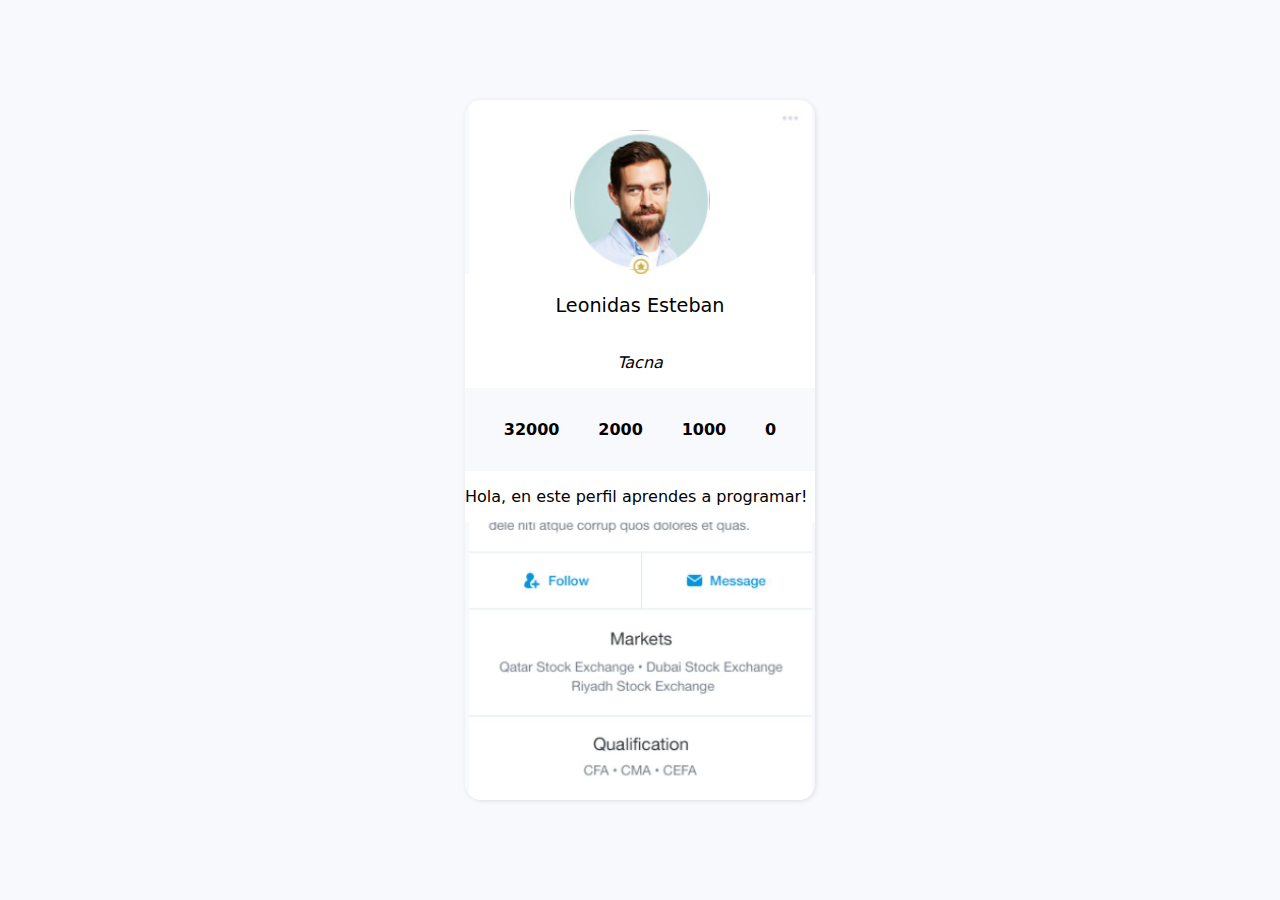
==== destructuring-assignment/index.html @ 24ac02b0 "Asignacion por destructuracion" ====
<!DOCTYPE html>
<html lang="en">

<head>
    <meta charset="UTF-8" />
    <meta name="viewport" content="width=device-width, initial-scale=1.0" />
    <link rel="stylesheet" href="css/styles.css" />
    <title>Destructuring</title>
</head>

<body>
    <main class="profile">
        <div class="wrapper">
            <div class="profile-content" id="user">
                <div class="user">
                    <img src="" alt="" width="140" height="140" />
                    <div class="details">
                        <p>Leonidas Esteban</p>
                    </div>
                    <p class="city"><em>Tacna</em></p>
                    <div class="social">
                        <p>32000</p>
                        <p>2000</p>
                        <p>1000</p>
                        <p>0</p>
                    </div>
                    <div class="bio">
                        <p>Hola, en este perfil aprendes a programar!</p>
                    </div>
                </div>
            </div>
        </div>
    </main>
    <script>
        const user = {
            name: "Ash",
            lastName: "Ketchum",
            avatar: "./images/ash.jpg",
            bio: "Tengo 10 años y mi sueño es convertime en maestro pokemon. Actualmente viajo con Pikachu y Go.",
            city: "Pueblo Paleta",
            social: [150, 160, 130, 255],
        };
    </script>
</body>

</html>
---- destructuring-assignment/css/styles.css ----
body {
    margin: 0;
    font-family: system-ui, Helvetica, sans-serif;
    background-color: white;
    text-align: center;
    display: flex;
    align-items: center;
    justify-content: center;
    min-height: 100vh;
    background: #f8f9fd;
}

.wrapper {
    max-width: 1020px;
    margin: auto;
}

h1 {
    font-size: 110px;
    line-height: 100px;
}

.button {
    color: white;
    background: #3f69ff;
    border: none;
    font-size: 1em;
    padding: 0.7em 2em;
    border-radius: 0.5em;
    font-weight: bold;
    cursor: pointer;
}

.profile {
    flex: 1;
}

.profile-content {
    height: 700px;
    background: url("../images/user.png") center top no-repeat;
    background-size: contain;
    max-width: 350px;
    margin: 1em auto;
    border-radius: 1em;
    box-shadow: 1px 1px 5px rgba(0, 0, 0, 0.1);
}

.user {
    padding-top: 30px;
}

img {
    border-radius: 50%;
}

.details {
    background: white;
    padding: 1px;
    font-size: 1.2em;
}

.social {
    /* margin-top: 50px; */
    padding: 1em 0;
    font-weight: bold;
    background: #f8f9fd;
    display: flex;
    justify-content: space-evenly;
}

.bio {
    display: flex;
    background: white;
}

.city {
    background: white;
    margin: 0;
    padding: 1em;
}
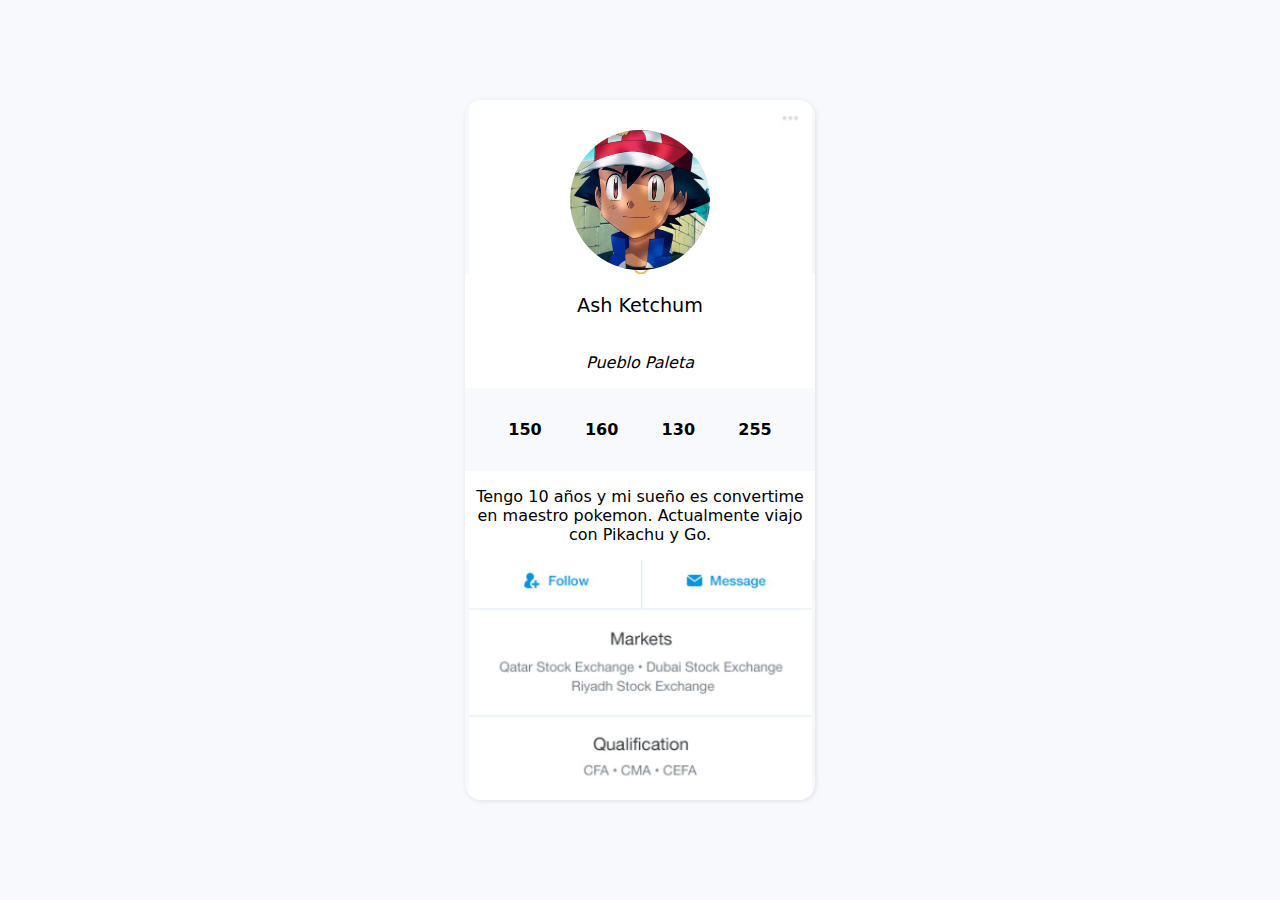
==== commit bd4e5490: "Ejemplo Asignacion por destructuracion" ====
--- a/destructuring-assignment/index.html
+++ b/destructuring-assignment/index.html
@@ -12,22 +12,6 @@
     <main class="profile">
         <div class="wrapper">
             <div class="profile-content" id="user">
-                <div class="user">
-                    <img src="" alt="" width="140" height="140" />
-                    <div class="details">
-                        <p>Leonidas Esteban</p>
-                    </div>
-                    <p class="city"><em>Tacna</em></p>
-                    <div class="social">
-                        <p>32000</p>
-                        <p>2000</p>
-                        <p>1000</p>
-                        <p>0</p>
-                    </div>
-                    <div class="bio">
-                        <p>Hola, en este perfil aprendes a programar!</p>
-                    </div>
-                </div>
             </div>
         </div>
     </main>
@@ -40,6 +24,38 @@
             city: "Pueblo Paleta",
             social: [150, 160, 130, 255],
         };
+
+
+        function User({
+            name,
+            lastName,
+            avatar,
+            bio,
+            city,
+            social
+        }) {
+            const [twitter, facebook, instagram, tiktok] = social
+            return `
+            <div class="user">
+                    <img src="${avatar}" alt="${name}" width="140" height="140" />
+                    <div class="details">
+                        <p>${name} ${lastName}</p>
+                    </div>
+                    <p class="city"><em>${city}</em></p>
+                    <div class="social">
+                        <p>${twitter}</p>
+                        <p>${facebook}</p>
+                        <p>${instagram}</p>
+                        <p>${tiktok}</p>
+                    </div>
+                    <div class="bio">
+                        <p>${bio}</p>
+                    </div>
+                </div>
+            `
+        }
+
+        window.user.innerHTML = User(user)
     </script>
 </body>
 
